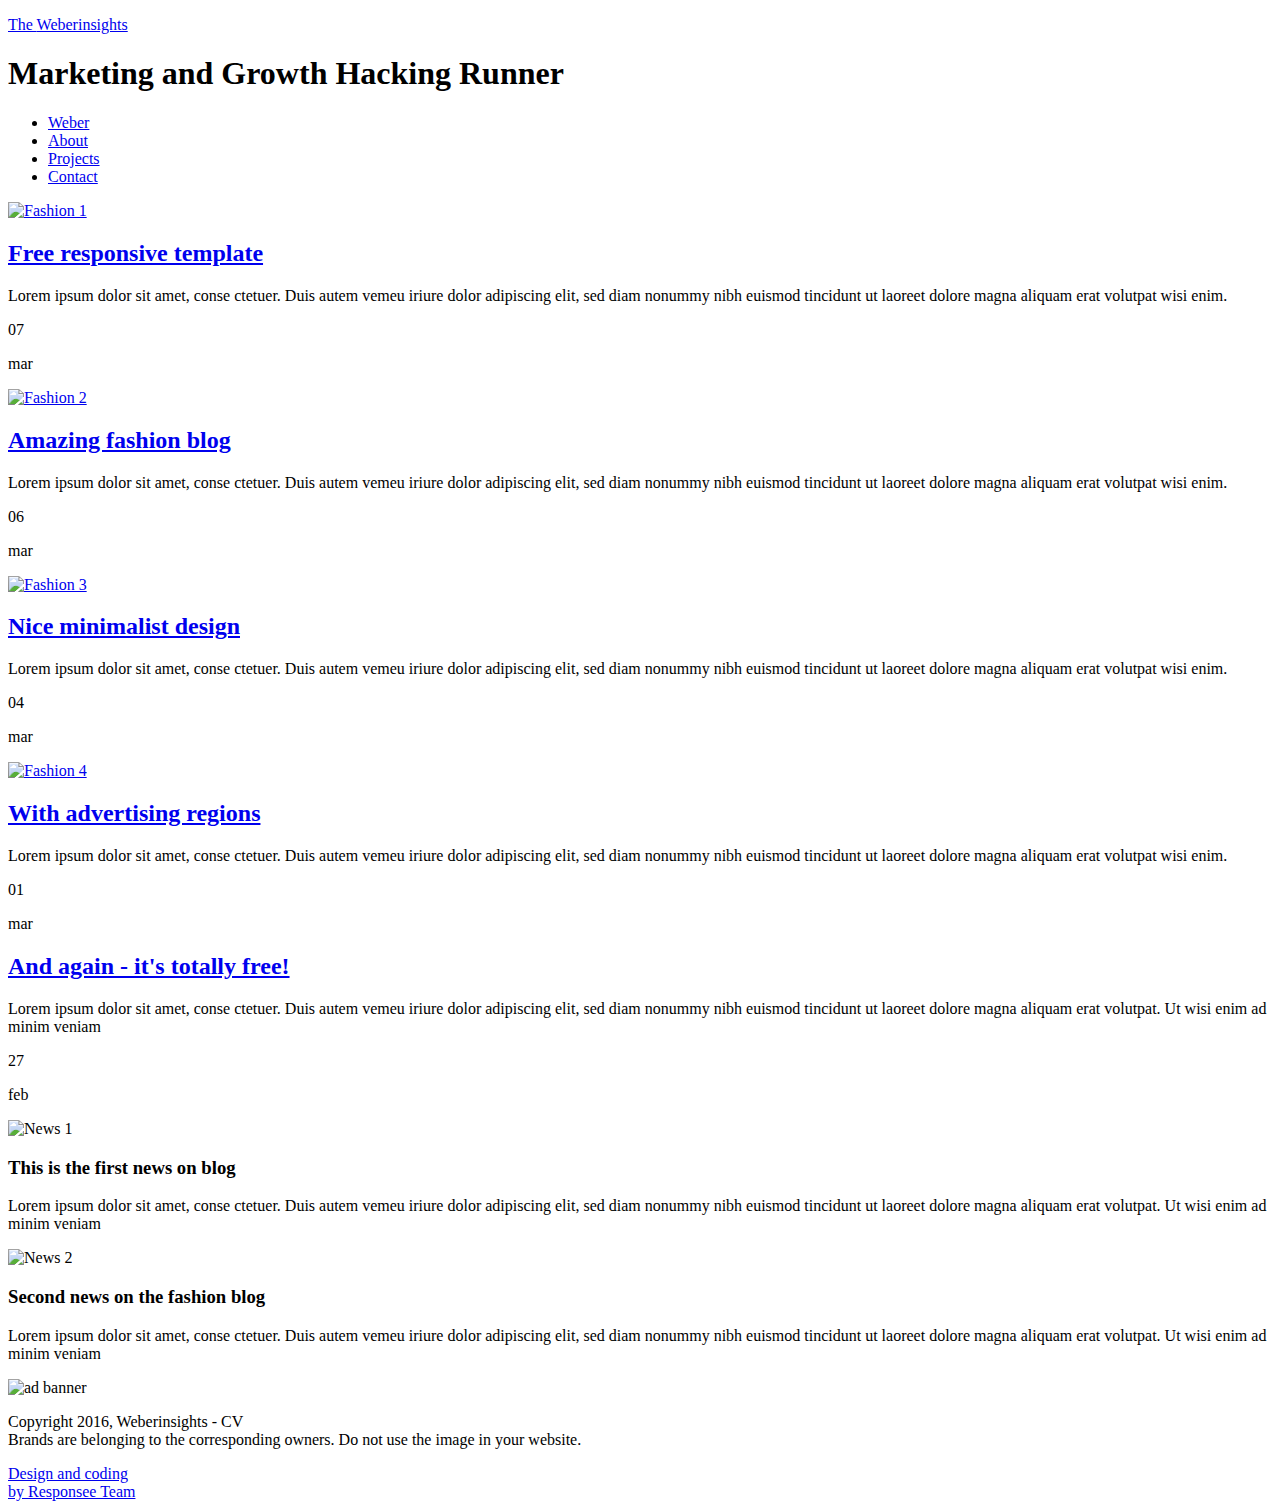
==== index.html @ cc8bc201 "tryt" ====
<!DOCTYPE html>
<html lang="en-US">
   <head>
      <meta charset="UTF-8">
      <meta name="viewport" content="width=device-width" />
      <title>Weberinsights are the passion | Unique views on the Business World
      </title>
      <meta name="description" content="Download free amazing responsive Fashion Blog template."/>
      <meta name="keywords" content="free, responsive, blog, fashion, web site, template"/>
      <link rel="stylesheet" href="css/components.css">
      <link rel="stylesheet" href="css/responsee.css">
      <!-- CUSTOM STYLE -->       
      <link href='http://fonts.googleapis.com/css?family=Roboto:400,100,300,700&subset=latin,latin-ext' rel='stylesheet' type='text/css'>
      <link rel="stylesheet" href="css/template-style.css">
      <script type="text/javascript" src="js/jquery-1.8.3.min.js"></script>
      <script type="text/javascript" src="js/jquery-ui.min.js"></script>    
      <script type="text/javascript" src="js/modernizr.js"></script>
      <script type="text/javascript" src="js/responsee.js"></script>          
      <!--[if lt IE 9]> 
      <script src="http://html5shiv.googlecode.com/svn/trunk/html5.js"></script> 
      <![endif]-->     
   </head>
   <body class="size-1140">
      <!-- TOP NAV WITH LOGO -->          
      <header class="margin-bottom">
         <div class="line">
            <nav>
               <div class="top-nav">
                  <p class="nav-text"></p>
                  <a class="logo" href="index.html">            
                  The <span>Weberinsights</span>
                  </a>            
                  <h1>Marketing and Growth Hacking Runner</h1>
                  <ul class="top-ul right">
                     <li>            
                        <a href="index.html">Weber</a>            
                     </li>
                     <li>            
                        <a href="about.html">About</a>            
                     </li>
                     <li>            
                        <a href="archive.html">Projects</a>            
                     </li>
                     <li>            
                        <a href="contact.html">Contact</a>            
                     </li>
                     <div class="social right">	           
                        <a target="_blank" href="https://www.facebook.com/myresponsee">
                        <i class="icon-facebook_circle icon2x"></i>
                        </a>          
                        <a target="_blank" href="https://twitter.com/MyResponsee">
                        <i class="icon-twitter_circle icon2x"></i>
                        </a>          
                     </div>
                  </ul>
               </div>
            </nav>
         </div>
      </header>
      <!-- MAIN SECTION -->                  
      <section id="home-section" class="line">
         <div class="margin">
            <!-- ARTICLES -->             
            <div class="s-12 l-9">
            
               <!-- ARTICLE 1 -->               
               <article class="post-1 line">
                  <!-- image -->                 
                  <div class="s-12 l-6 post-image">                   
                     <a href="post-1.html">
                     <img src="img/post1.jpg" alt="Fashion 1">
                     </a>                
                  </div>
                  <!-- text -->                 
                  <div class="s-12 l-5 post-text">
                     <a href="post-1.html">
                        <h2>Free responsive template</h2>
                     </a>
                     <p>Lorem ipsum dolor sit amet, conse ctetuer. Duis autem vemeu iriure dolor adipiscing elit, sed diam nonummy nibh euismod tincidunt ut laoreet dolore magna aliquam erat volutpat wisi enim.             
                     </p>
                  </div>
                  <!-- date -->                 
                  <div class="s-12 l-1 post-date">
                     <p class="date">07</p>
                     <p class="month">mar</p>
                  </div>
               </article>
               
               <!-- ARTICLE 2 -->            
               <article class="post-2 right-align line">
                  <!-- image -->                 
                  <div class="s-12 l-6 post-image">                   
                     <a href="post-2.html">
                     <img src="img/post2.jpg" alt="Fashion 2">
                     </a>                
                  </div>
                  <!-- text -->                 
                  <div class="s-12 l-5 post-text">
                     <a href="post-2.html">
                        <h2>Amazing fashion blog</h2>
                     </a>
                     <p>Lorem ipsum dolor sit amet, conse ctetuer. Duis autem vemeu iriure dolor adipiscing elit, sed diam nonummy nibh euismod tincidunt ut laoreet dolore magna aliquam erat volutpat wisi enim.             
                     </p>
                  </div>
                  <!-- date -->                 
                  <div class="s-12 l-1 post-date">
                     <p class="date">06</p>
                     <p class="month">mar</p>
                  </div>
               </article>
               
               <!-- ARTICLE 3 -->              
               <article class="post-3 line">
                  <!-- image -->                 
                  <div class="s-12 l-6 post-image">                   
                     <a href="post-3.html">
                     <img src="img/post3.jpg" alt="Fashion 3">
                     </a>                
                  </div>
                  <!-- text -->                 
                  <div class="s-12 l-5 post-text">
                     <a href="post-3.html">
                        <h2>Nice minimalist design</h2>
                     </a>
                     <p>Lorem ipsum dolor sit amet, conse ctetuer. Duis autem vemeu iriure dolor adipiscing elit, sed diam nonummy nibh euismod tincidunt ut laoreet dolore magna aliquam erat volutpat wisi enim.                 
                  </div>
                  <!-- date -->                 
                  <div class="s-12 l-1 post-date">
                     <p class="date">04</p>
                     <p class="month">mar</p>
                  </div>
               </article>
               
               <!-- ARTICLE 4 -->           
               <article class="post-4 right-align line">
                  <!-- image -->                 
                  <div class="s-12 l-6 post-image">                   
                     <a href="post-4.html">
                     <img src="img/post4.jpg" alt="Fashion 4">
                     </a>                
                  </div>
                  <!-- text -->                 
                  <div class="s-12 l-5 post-text">
                     <a href="post-4.html">
                        <h2>With advertising regions</h2>
                     </a>
                     <p>Lorem ipsum dolor sit amet, conse ctetuer. Duis autem vemeu iriure dolor adipiscing elit, sed diam nonummy nibh euismod tincidunt ut laoreet dolore magna aliquam erat volutpat wisi enim.                 
                  </div>
                  <!-- date -->                 
                  <div class="s-12 l-1 post-date">
                     <p class="date">01             
                     </p>
                     <p class="month">mar
                     </p>
                  </div>
               </article>
               
               <!-- ARTICLE 5 -->              
               <article class="post-5 line">
                  <!-- text -->                 
                  <div class="s-12 l-11 post-text">
                     <a href="post-5.html">
                        <h2>And again - it's totally free!</h2>
                     </a>
                     <p>Lorem ipsum dolor sit amet, conse ctetuer. Duis autem vemeu iriure dolor adipiscing elit, sed diam nonummy nibh euismod tincidunt ut laoreet dolore magna aliquam erat volutpat. Ut wisi enim ad minim veniam</p>
                  </div>
                  <!-- date -->                 
                  <div class="s-12 l-1 post-date">
                     <p class="date">27             
                     </p>
                     <p class="month">feb             
                     </p>
                  </div>
               </article>
            </div>
            <!-- SIDEBAR -->             
            <div class="s-12 l-3">
               <aside>
                  <!-- NEWS 1 -->           
                  <img src="img/news1.jpg" alt="News 1">          
                  <div class="aside-block margin-bottom">
                     <h3>This is the first news on blog</h3>
                     <p>Lorem ipsum dolor sit amet, conse ctetuer. Duis autem vemeu iriure dolor adipiscing elit, sed diam nonummy nibh euismod tincidunt ut laoreet dolore magna aliquam erat volutpat. Ut wisi enim ad minim veniam</p>
                  </div>
                  <!-- NEWS 2 -->           
                  <img src="img/news2.jpg" alt="News 2">          
                  <div class="aside-block margin-bottom">
                     <h3>Second news on the fashion blog</h3>
                     <p>Lorem ipsum dolor sit amet, conse ctetuer. Duis autem vemeu iriure dolor adipiscing elit, sed diam nonummy nibh euismod tincidunt ut laoreet dolore magna aliquam erat volutpat. Ut wisi enim ad minim veniam</p>
                  </div>
                  <!-- AD REGION -->         
                  <div class="advertising margin-bottom">
                     <img src="img/banner.jpg" alt="ad banner">         
                  </div>
               </aside>
            </div>
         </div>
      </section>
      <!-- FOOTER -->       
      <div class="line">
         <footer>
            <div class="s-12 l-8">
               <p>
                  Copyright 2016, Weberinsights - CV<br>
                  Brands are belonging to the corresponding owners. Do not use the image in your website.
               </p>
            </div>
            <div class="s-12 l-4">		                            
               <a class="right" href="http://www.myresponsee.com" title="Responsive framework">Design and coding<br>
               by Responsee Team
               </a>                       
            </div>
         </footer>
      </div>
   </body>
</html>
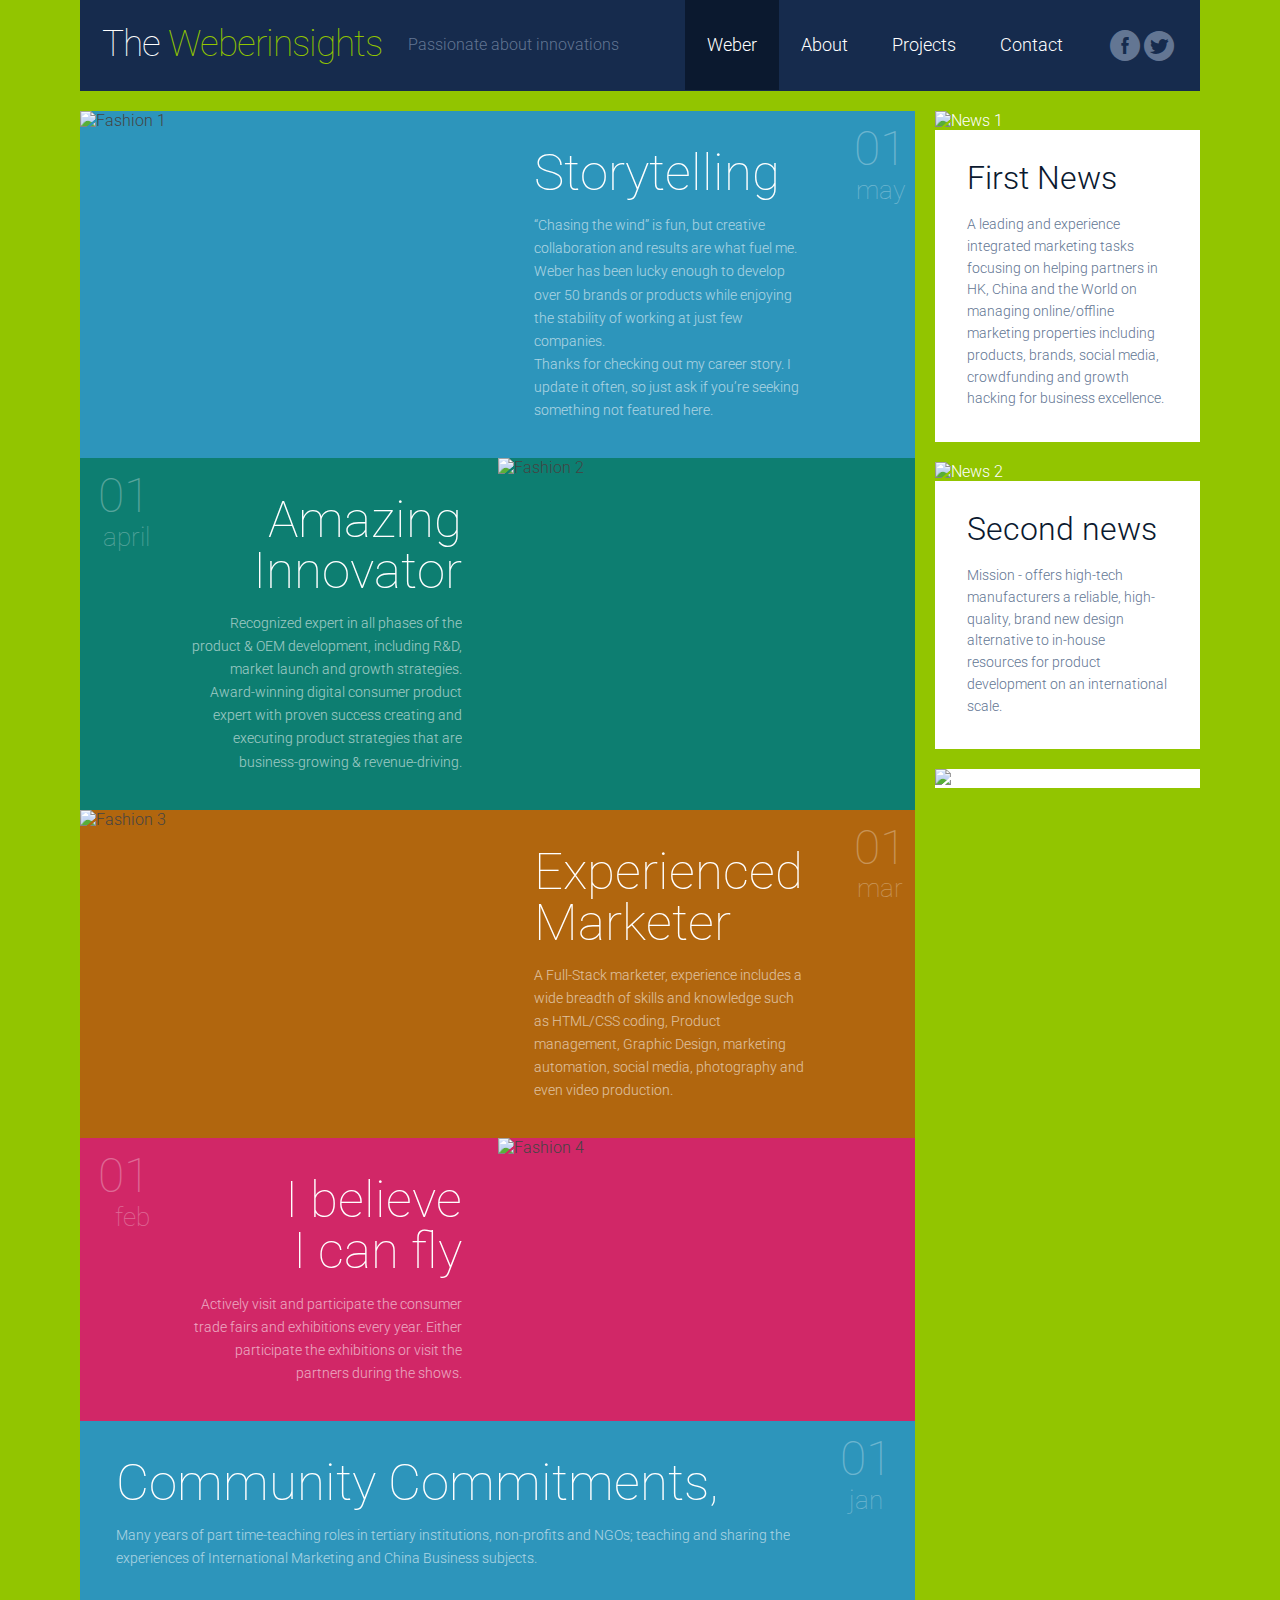
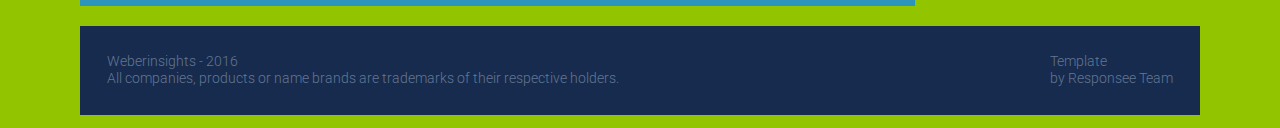
==== commit 1ce93090: "update new index file" ====
--- a/index.html
+++ b/index.html
@@ -3,10 +3,10 @@
    <head>
       <meta charset="UTF-8">
       <meta name="viewport" content="width=device-width" />
-      <title>Weberinsights are the passion | Unique views on the Business World
+      <title>Weberinsights | Unique views on the Business World
       </title>
-      <meta name="description" content="Download free amazing responsive Fashion Blog template."/>
-      <meta name="keywords" content="free, responsive, blog, fashion, web site, template"/>
+      <meta name="description" content="Weberinsights - A personal blog, project of html, css coding, github and web design."/>
+      <meta name="keywords" content="personal, responsive, blog, project, web site, learning"/>
       <link rel="stylesheet" href="css/components.css">
       <link rel="stylesheet" href="css/responsee.css">
       <!-- CUSTOM STYLE -->       
@@ -30,7 +30,7 @@
                   <a class="logo" href="index.html">            
                   The <span>Weberinsights</span>
                   </a>            
-                  <h1>Marketing and Growth Hacking Runner</h1>
+                  <h1>Passionate about innovations</h1>
                   <ul class="top-ul right">
                      <li>            
                         <a href="index.html">Weber</a>            
@@ -45,10 +45,10 @@
                         <a href="contact.html">Contact</a>            
                      </li>
                      <div class="social right">	           
-                        <a target="_blank" href="https://www.facebook.com/myresponsee">
+                        <a target="_blank" href="#">
                         <i class="icon-facebook_circle icon2x"></i>
                         </a>          
-                        <a target="_blank" href="https://twitter.com/MyResponsee">
+                        <a target="_blank" href="#">
                         <i class="icon-twitter_circle icon2x"></i>
                         </a>          
                      </div>
@@ -74,15 +74,17 @@
                   <!-- text -->                 
                   <div class="s-12 l-5 post-text">
                      <a href="post-1.html">
-                        <h2>Free responsive template</h2>
-                     </a>
-                     <p>Lorem ipsum dolor sit amet, conse ctetuer. Duis autem vemeu iriure dolor adipiscing elit, sed diam nonummy nibh euismod tincidunt ut laoreet dolore magna aliquam erat volutpat wisi enim.             
-                     </p>
-                  </div>
-                  <!-- date -->                 
-                  <div class="s-12 l-1 post-date">
-                     <p class="date">07</p>
-                     <p class="month">mar</p>
+                        <h2>Storytelling</h2>
+                     </a>
+                     <p>“Chasing the wind” is fun, but creative collaboration and results are what fuel me.<br>
+					  Weber has been lucky enough to develop over 50 brands or products while enjoying the stability of working at just few companies. <br>
+					Thanks for checking out my career story. I update it often, so just ask if you’re seeking something not featured here.
+                     </p>
+                  </div>
+                  <!-- date -->                 
+                  <div class="s-12 l-1 post-date">
+                     <p class="date">01</p>
+                     <p class="month">may</p>
                   </div>
                </article>
                
@@ -97,15 +99,18 @@
                   <!-- text -->                 
                   <div class="s-12 l-5 post-text">
                      <a href="post-2.html">
-                        <h2>Amazing fashion blog</h2>
-                     </a>
-                     <p>Lorem ipsum dolor sit amet, conse ctetuer. Duis autem vemeu iriure dolor adipiscing elit, sed diam nonummy nibh euismod tincidunt ut laoreet dolore magna aliquam erat volutpat wisi enim.             
-                     </p>
-                  </div>
-                  <!-- date -->                 
-                  <div class="s-12 l-1 post-date">
-                     <p class="date">06</p>
-                     <p class="month">mar</p>
+                        <h2>Amazing Innovator</h2>
+                     </a>
+                     <p>Recognized expert in all phases of the product & OEM development, 
+					 including R&D, market launch and growth strategies.
+					  Award-winning digital consumer product expert with proven success creating and executing product strategies that 
+					are business-growing & revenue-driving.
+                     </p>
+                  </div>
+                  <!-- date -->                 
+                  <div class="s-12 l-1 post-date">
+                     <p class="date">01</p>
+                     <p class="month">april</p>
                   </div>
                </article>
                
@@ -120,13 +125,15 @@
                   <!-- text -->                 
                   <div class="s-12 l-5 post-text">
                      <a href="post-3.html">
-                        <h2>Nice minimalist design</h2>
-                     </a>
-                     <p>Lorem ipsum dolor sit amet, conse ctetuer. Duis autem vemeu iriure dolor adipiscing elit, sed diam nonummy nibh euismod tincidunt ut laoreet dolore magna aliquam erat volutpat wisi enim.                 
-                  </div>
-                  <!-- date -->                 
-                  <div class="s-12 l-1 post-date">
-                     <p class="date">04</p>
+                        <h2>Experienced Marketer</h2>
+                     </a>
+                     <p>A Full-Stack marketer, experience includes a wide breadth of skills and knowledge such as 
+						HTML/CSS coding, Product management, Graphic Design, marketing automation, social media, 
+						photography and even video production.</p>                 
+                  </div>
+                  <!-- date -->                 
+                  <div class="s-12 l-1 post-date">
+                     <p class="date">01</p>
                      <p class="month">mar</p>
                   </div>
                </article>
@@ -142,15 +149,16 @@
                   <!-- text -->                 
                   <div class="s-12 l-5 post-text">
                      <a href="post-4.html">
-                        <h2>With advertising regions</h2>
-                     </a>
-                     <p>Lorem ipsum dolor sit amet, conse ctetuer. Duis autem vemeu iriure dolor adipiscing elit, sed diam nonummy nibh euismod tincidunt ut laoreet dolore magna aliquam erat volutpat wisi enim.                 
+                        <h2>I believe <br>I can fly</h2>
+                     </a>
+                     <p>Actively visit and participate the consumer trade fairs and exhibitions every year.
+						Either participate the exhibitions or visit the partners during the shows. </p>                
                   </div>
                   <!-- date -->                 
                   <div class="s-12 l-1 post-date">
                      <p class="date">01             
                      </p>
-                     <p class="month">mar
+                     <p class="month">feb
                      </p>
                   </div>
                </article>
@@ -159,16 +167,17 @@
                <article class="post-5 line">
                   <!-- text -->                 
                   <div class="s-12 l-11 post-text">
-                     <a href="post-5.html">
-                        <h2>And again - it's totally free!</h2>
-                     </a>
-                     <p>Lorem ipsum dolor sit amet, conse ctetuer. Duis autem vemeu iriure dolor adipiscing elit, sed diam nonummy nibh euismod tincidunt ut laoreet dolore magna aliquam erat volutpat. Ut wisi enim ad minim veniam</p>
-                  </div>
-                  <!-- date -->                 
-                  <div class="s-12 l-1 post-date">
-                     <p class="date">27             
-                     </p>
-                     <p class="month">feb             
+                     <a href="about.html">
+                        <h2>Community Commitments,</h2>
+                     </a>
+                     <p>Many years of part time-teaching roles in tertiary institutions, non-profits and NGOs; teaching and 
+					 sharing the experiences of International Marketing and China Business subjects.</p>
+                  </div>
+                  <!-- date -->                 
+                  <div class="s-12 l-1 post-date">
+                     <p class="date">01             
+                     </p>
+                     <p class="month">jan            
                      </p>
                   </div>
                </article>
@@ -179,14 +188,15 @@
                   <!-- NEWS 1 -->           
                   <img src="img/news1.jpg" alt="News 1">          
                   <div class="aside-block margin-bottom">
-                     <h3>This is the first news on blog</h3>
-                     <p>Lorem ipsum dolor sit amet, conse ctetuer. Duis autem vemeu iriure dolor adipiscing elit, sed diam nonummy nibh euismod tincidunt ut laoreet dolore magna aliquam erat volutpat. Ut wisi enim ad minim veniam</p>
+                     <h3>First News</h3>
+                     <p>A leading and experience integrated marketing tasks focusing on helping partners in HK, China and the World on managing 
+					 online/offline marketing properties including products, brands, social media, crowdfunding and growth hacking for business excellence.</p>
                   </div>
                   <!-- NEWS 2 -->           
                   <img src="img/news2.jpg" alt="News 2">          
                   <div class="aside-block margin-bottom">
-                     <h3>Second news on the fashion blog</h3>
-                     <p>Lorem ipsum dolor sit amet, conse ctetuer. Duis autem vemeu iriure dolor adipiscing elit, sed diam nonummy nibh euismod tincidunt ut laoreet dolore magna aliquam erat volutpat. Ut wisi enim ad minim veniam</p>
+                     <h3>Second news</h3>
+                     <p>Mission - offers high-tech manufacturers a reliable, high-quality, brand new design alternative to in-house resources for product development on an international scale.</p>
                   </div>
                   <!-- AD REGION -->         
                   <div class="advertising margin-bottom">
@@ -196,21 +206,22 @@
             </div>
          </div>
       </section>
-      <!-- FOOTER -->       
+       <!-- FOOTER -->       
       <div class="line">
          <footer>
             <div class="s-12 l-8">
                <p>
-                  Copyright 2016, Weberinsights - CV<br>
-                  Brands are belonging to the corresponding owners. Do not use the image in your website.
+                  Weberinsights - 2016<br>
+                  All companies, products or name brands are trademarks of their respective holders.
                </p>
             </div>
             <div class="s-12 l-4">		                            
-               <a class="right" href="http://www.myresponsee.com" title="Responsive framework">Design and coding<br>
+               <a class="right" href="http://www.myresponsee.com" title="Responsive framework">Template<br>
                by Responsee Team
                </a>                       
             </div>
          </footer>
       </div>
    </body>
+</html>
 </html>--- a/css/components.css
+++ b/css/components.css
@@ -0,0 +1,269 @@
+/* Custom forms */
+form.customform input, form.customform select, form.customform textarea, form.customform button {
+ font-size:0.9em;
+ font-family:inherit;
+ margin-bottom:1.25em;
+} 
+form.customform input, form.customform select {height: 2.7em;}
+form.customform input, form.customform textarea, form.customform select { 
+ background: none repeat scroll 0 0 #F5F5F5;
+ transition: background 0.20s linear 0s;
+ -o-transition: background 0.20s linear 0s;
+ -ms-transition: background 0.20s linear 0s;
+ -moz-transition: background 0.20s linear 0s;
+ -webkit-transition: background 0.20s linear 0s;
+}
+form.customform input:hover, form.customform textarea:hover, form.customform select:hover, form.customform input:focus, form.customform textarea:focus, form.customform select:focus {background: none repeat scroll 0 0 #fff;}
+form.customform input, form.customform textarea, form.customform select {
+ background: none repeat scroll 0 0 #F5F5F5;
+ border: 1px solid #E0E0E0;
+ padding: 0.625em;
+ width: 100%;
+}
+form.customform input[type="file"] {
+ border: 1px solid #E0E0E0;
+ height: auto;
+ max-height: 2.7em;
+ min-height: 2.7em;
+ padding: 0.4em;
+ width: 100%;
+}
+form.customform input[type="radio"], form.customform input[type="checkbox"] {
+ margin-right: 0.625em;
+ width:auto;
+ padding:0;
+ height:auto;
+}
+form.customform option {padding: 0.625em;}
+form.customform select[multiple="multiple"] {height: auto;}
+form.customform button {
+ width: 100%;
+ background: none repeat scroll 0 0 #444444;
+ border: 0 none;
+ color: #FFFFFF;
+ height: 2.7em;
+ padding: 0.625em;
+ cursor:pointer;
+ width: 100%;
+ transition: background 0.20s linear 0s;
+ -o-transition: background 0.20s linear 0s;
+ -ms-transition: background 0.20s linear 0s;
+ -moz-transition: background 0.20s linear 0s;
+ -webkit-transition: background 0.20s linear 0s;
+}	
+form.customform button:hover {background: none repeat scroll 0 0 #666666;}
+/* Icon font - MFG labs */
+@font-face {
+  font-family: 'mfg';
+    src: url('../font/mfglabsiconset-webfont.eot');
+    src: url('../font/mfglabsiconset-webfont.svg#mfg_labs_iconsetregular') format('svg'),
+   		   url('../font/mfglabsiconset-webfont.eot?#iefix') format('embedded-opentype'),
+         url('../font/mfglabsiconset-webfont.woff') format('woff'),
+         url('../font/mfglabsiconset-webfont.ttf') format('truetype');
+    font-weight: normal;
+    font-style: normal;
+}
+i, .icon {
+  font-family: 'mfg';
+  font-size: 1em;
+  font-style: normal;
+  font-weight: normal;
+  color:#e3e3e3;
+}
+.icon2x {font-size: 2em;}
+.icon3x {font-size: 3em;}
+.gradient {
+  color: #999999;
+  text-shadow: 1px 1px 1px rgba(27, 27, 27, 0.19);
+  transition: all 0.1s ease-in-out 0s;
+}
+.gradient:hover, .gradient .current {
+  color: #EEEEEE;
+  text-shadow: 0 0 3px rgba(255, 255, 255, 0.25);
+}
+.icon-cloud:before { content: "\2601"; }
+.icon-at:before { content: "\0040"; }
+.icon-plus:before { content: "\002B"; }
+.icon-minus:before { content: "\2212"; }
+.icon-arrow_up:before { content: "\2191"; }
+.icon-arrow_down:before { content: "\2193"; }
+.icon-arrow_right:before { content: "\2192"; }
+.icon-arrow_left:before { content: "\2190"; }
+.icon-chevron_down:before { content: "\f004"; }
+.icon-chevron_up:before { content: "\f005"; }
+.icon-chevron_right:before { content: "\f006"; }
+.icon-chevron_left:before { content: "\f007"; }
+.icon-reorder:before { content: "\f008"; }
+.icon-list:before { content: "\f009"; }
+.icon-reorder_square:before { content: "\f00a"; }
+.icon-reorder_square_line:before { content: "\f00b"; }
+.icon-coverflow:before { content: "\f00c"; }
+.icon-coverflow_line:before { content: "\f00d"; }
+.icon-pause:before { content: "\f00e"; }
+.icon-play:before { content: "\f00f"; }
+.icon-step_forward:before { content: "\f010"; }
+.icon-step_backward:before { content: "\f011"; }
+.icon-fast_forward:before { content: "\f012"; }
+.icon-fast_backward:before { content: "\f013"; }
+.icon-cloud_upload:before { content: "\f014"; }
+.icon-cloud_download:before { content: "\f015"; }
+.icon-data_science:before { content: "\f016"; }
+.icon-data_science_black:before { content: "\f017"; }
+.icon-globe:before { content: "\f018"; }
+.icon-globe_black:before { content: "\f019"; }
+.icon-math_ico:before { content: "\f01a"; }
+.icon-math:before { content: "\f01b"; }
+.icon-math_black:before { content: "\f01c"; }
+.icon-paperplane_ico:before { content: "\f01d"; }
+.icon-paperplane:before { content: "\f01e"; }
+.icon-paperplane_black:before { content: "\f01f"; }
+.icon-color_balance:before { content: "\f020"; }
+.icon-star:before { content: "\2605"; }
+.icon-star_half:before { content: "\f022"; }
+.icon-star_empty:before { content: "\2606"; }
+.icon-star_half_empty:before { content: "\f024"; }
+.icon-reload:before { content: "\f025"; }
+.icon-heart:before { content: "\2665"; }
+.icon-heart_broken:before { content: "\f028"; }
+.icon-hashtag:before { content: "\f029"; }
+.icon-reply:before { content: "\f02a"; }
+.icon-retweet:before { content: "\f02b"; }
+.icon-signin:before { content: "\f02c"; }
+.icon-signout:before { content: "\f02d"; }
+.icon-download:before { content: "\f02e"; }
+.icon-upload:before { content: "\f02f"; }
+.icon-placepin:before { content: "\f031"; }
+.icon-display_screen:before { content: "\f032"; }
+.icon-tablet:before { content: "\f033"; }
+.icon-smartphone:before { content: "\f034"; }
+.icon-connected_object:before { content: "\f035"; }
+.icon-lock:before { content: "\F512"; }
+.icon-unlock:before { content: "\F513"; }
+.icon-camera:before { content: "\F4F7"; }
+.icon-isight:before { content: "\f039"; }
+.icon-video_camera:before { content: "\f03a"; }
+.icon-random:before { content: "\f03b"; }
+.icon-message:before { content: "\F4AC"; }
+.icon-discussion:before { content: "\f03d"; }
+.icon-calendar:before { content: "\F4C5"; }
+.icon-ringbell:before { content: "\f03f"; }
+.icon-movie:before { content: "\f040"; }
+.icon-mail:before { content: "\2709"; }
+.icon-pen:before { content: "\270F"; }
+.icon-settings:before { content: "\9881"; }
+.icon-measure:before { content: "\f044"; }
+.icon-vector:before { content: "\f045"; }
+.icon-vector_pen:before { content: "\2712"; }
+.icon-mute_on:before { content: "\f047"; }
+.icon-mute_off:before { content: "\f048"; }
+.icon-home:before { content: "\2302"; }
+.icon-sheet:before { content: "\f04a"; }
+.icon-arrow_big_right:before { content: "\21C9"; }
+.icon-arrow_big_left:before { content: "\21C7"; }
+.icon-arrow_big_down:before { content: "\21CA"; }
+.icon-arrow_big_up:before { content: "\21C8"; }
+.icon-dribbble_circle:before { content: "\f04f"; }
+.icon-dribbble:before { content: "\f050"; }
+.icon-facebook_circle:before { content: "\f051"; }
+.icon-facebook:before { content: "\f052"; }
+.icon-git_circle_alt:before { content: "\f053"; }
+.icon-git_circle:before { content: "\f054"; }
+.icon-git:before { content: "\f055"; }
+.icon-octopus:before { content: "\f056"; }
+.icon-twitter_circle:before { content: "\f057"; }
+.icon-twitter:before { content: "\f058"; }
+.icon-google_plus_circle:before { content: "\f059"; }
+.icon-google_plus:before { content: "\f05a"; }
+.icon-linked_in_circle:before { content: "\f05b"; }
+.icon-linked_in:before { content: "\f05c"; }
+.icon-instagram:before { content: "\f05d"; }
+.icon-instagram_circle:before { content: "\f05e"; }
+.icon-mfg_icon:before { content: "\f05f"; }
+.icon-xing:before { content: "\F532"; }
+.icon-xing_circle:before { content: "\F533"; }
+.icon-mfg_icon_circle:before { content: "\f060"; }
+.icon-user:before { content: "\f061"; }
+.icon-user_male:before { content: "\f062"; }
+.icon-user_female:before { content: "\f063"; }
+.icon-users:before { content: "\f064"; }
+.icon-file_open:before { content: "\F4C2"; }
+.icon-file_close:before { content: "\f067"; }
+.icon-file_alt:before { content: "\f068"; }
+.icon-file_close_alt:before { content: "\f069"; }
+.icon-attachment:before { content: "\f06a"; }
+.icon-check:before { content: "\2713"; }
+.icon-cross_mark:before { content: "\274C"; }
+.icon-cancel_circle:before { content: "\F06E"; }
+.icon-check_circle:before { content: "\f06d"; }
+.icon-magnifying:before { content: "\F50D"; }
+.icon-inbox:before { content: "\f070"; }
+.icon-clock:before { content: "\23F2"; }
+.icon-stopwatch:before { content: "\23F1"; }
+.icon-hourglass:before { content: "\231B"; }
+.icon-trophy:before { content: "\f074"; }
+.icon-unlock_alt:before { content: "\F075"; }
+.icon-lock_alt:before { content: "\F510"; }
+.icon-arrow_doubled_right:before { content: "\21D2"; }
+.icon-arrow_doubled_left:before { content: "\21D0"; }
+.icon-arrow_doubled_down:before { content: "\21D3"; }
+.icon-arrow_doubled_up:before { content: "\21D1"; }
+.icon-link:before { content: "\f07B"; }
+.icon-warning:before { content: "\2757"; }
+.icon-warning_alt:before { content: "\2755"; }
+.icon-magnifying_plus:before { content: "\f07E"; }
+.icon-magnifying_minus:before { content: "\f07F"; }
+.icon-white_question:before { content: "\2754"; }
+.icon-black_question:before { content: "\2753"; }
+.icon-stop:before { content: "\f080"; }
+.icon-share:before { content: "\f081"; }
+.icon-eye:before { content: "\f082"; }
+.icon-trash_can:before { content: "\f083"; }
+.icon-hard_drive:before { content: "\f084"; }
+.icon-information_black:before { content: "\f085"; }
+.icon-information_white:before { content: "\f086"; }
+.icon-printer:before { content: "\f087"; }
+.icon-letter:before { content: "\f088"; }
+.icon-soundcloud:before { content: "\f089"; }
+.icon-soundcloud_circle:before { content: "\f08A"; }
+.icon-anchor:before { content: "\2693"; }
+.icon-female_sign:before { content: "\2640"; }
+.icon-male_sign:before { content: "\2642"; }
+.icon-joystick:before { content: "\F514"; }
+.icon-high_voltage:before { content: "\26A1"; }
+.icon-fire:before { content: "\F525"; }
+.icon-newspaper:before { content: "\F4F0"; }
+.icon-chart:before { content: "\F526"; }
+.icon-spread:before { content: "\F527"; }
+.icon-spinner_1:before { content: "\F528"; }
+.icon-spinner_2:before { content: "\F529"; }
+.icon-chart_alt:before { content: "\F530"; }
+.icon-label:before { content: "\F531"; }
+.icon-brush:before { content: "\E000"; }
+.icon-refresh:before { content: "\E001"; }
+.icon-node:before { content: "\E002"; }
+.icon-node_2:before { content: "\E003"; }
+.icon-node_3:before { content: "\E004"; }
+.icon-link_2_nodes:before { content: "\E005"; }
+.icon-link_3_nodes:before { content: "\E006"; }
+.icon-link_loop_nodes:before { content: "\E007"; }
+.icon-node_size:before { content: "\E008"; }
+.icon-node_color:before { content: "\E009"; }
+.icon-layout_directed:before { content: "\E010"; }
+.icon-layout_radial:before { content: "\E011"; }
+.icon-layout_hierarchical:before { content: "\E012"; }
+.icon-node_link_direction:before { content: "\E013"; }
+.icon-node_link_short_path:before { content: "\E014"; }
+.icon-node_cluster:before { content: "\E015"; }
+.icon-display_graph:before { content: "\E016"; }
+.icon-node_link_weight:before { content: "\E017"; }
+.icon-more_node_links:before { content: "\E018"; }
+.icon-node_shape:before { content: "\E00A"; }
+.icon-node_icon:before { content: "\E00B"; }
+.icon-node_text:before { content: "\E00C"; }
+.icon-node_link_text:before { content: "\E00D"; }
+.icon-node_link_color:before { content: "\E00E"; }
+.icon-node_link_shape:before { content: "\E00F"; }
+.icon-credit_card:before { content: "\F4B3"; }
+.icon-disconnect:before { content: "\F534"; }
+.icon-graph:before { content: "\F535"; }
+.icon-new_user:before { content: "\F536"; }--- a/css/responsee.css
+++ b/css/responsee.css
@@ -0,0 +1,423 @@
+/*
+ * Responsee CSS - v2.2 - 2015-03-08
+ * http://www.myresponsee.com
+ * Copyright 2015, Vision Design - graphic zoo
+ * Free to use under the MIT license.
+*/
+
+* {  
+  -webkit-box-sizing:border-box;
+	-moz-box-sizing:border-box;
+	box-sizing:border-box;
+	margin:0;	
+  }
+body {
+	background:none repeat scroll 0 0 #d3d3d3;
+	font-size:100%;
+	margin:0;
+  font-family:"Open Sans",Arial,sans-serif;
+  color:#444;
+  }
+h1, h2, h3, h4, h5, h6 {
+  color:#444;
+  font-weight: normal;
+  margin:0.2em 0 0.2em 0;    
+}
+h1 {font-size:2.4em;}
+h2 {font-size:2em;}  
+h3 {font-size:1.6em;}  
+h4 {font-size:1.2em;}  
+h5 {font-size:1em;}  
+h6 {font-size:0.9em;}    
+a, a:link, a:visited, a:hover, a:active {
+	text-decoration:none;
+  color:#444;
+	}
+img {
+  border:0;
+	height:auto;
+	width:100%;
+	}
+table {
+	background:none repeat scroll 0 0 #fff;
+	border:1px solid #D0D0D0;
+	border-collapse:collapse;
+	border-spacing:0;
+	text-align:left;
+	width:100%;
+	}
+table tr td, table tr th {padding:0.625em;}
+table tfoot, table thead {background:none repeat scroll 0 0 #e0e0e0;}
+table tr:nth-of-type(2n) {background:none repeat scroll 0 0 #e0e0e0;}
+th {border-right:1px solid #fff;}
+td {border-right:1px solid #e0e0e0;}
+.size-960 .line {
+  margin:0 auto;
+  max-width:60em;
+  padding:0 0.625em;
+}
+.size-1140 .line {
+  margin:0 auto;
+  max-width:71.25em;
+  padding:0 0.625em;
+}
+.size-960.align-content-left .line,.size-1140.align-content-left .line {margin-left:0;}
+form {line-height:1.4em;}
+nav {
+  display:block;
+  width:100%;
+  background:#262626;
+}
+.line:after,nav:after,.center:after,.box:after {
+  clear:both;
+  content:".";
+  display:block;
+  height:0;
+  line-height:0;
+  visibility:hidden;
+}
+.top-nav ul {padding:0;}
+.top-nav ul ul {
+  position:absolute;
+  background:#262626;
+}
+.top-nav li {
+  float:left;
+  list-style:none outside none;
+  cursor:pointer;
+}
+.top-nav li a {
+  padding:1.25em;
+  display:block;
+  color:#fff; 
+}
+.top-nav li ul li a {
+  background:none repeat scroll 0 0 #222;
+  min-width:100%;
+  padding:0.625em;
+}
+.top-nav li a:hover, .aside-nav li a:hover {background:#999;}
+.top-nav li ul {display:none;}
+.top-nav li ul li {
+  float:none;
+  list-style:none outside none;
+  min-width:100%;
+  padding:0;
+}
+.top-nav li ul li ul li {
+  float:none;
+  list-style:none outside none;
+  min-width:100%;
+  padding:0;
+}
+.count-number {
+  background:none repeat scroll 0 0 #777;
+  -webkit-border-radius:10em;
+  -moz-border-radius:10em;
+  border-radius:10em;
+  display:inline-block;
+  font-size:0.7em;
+  line-height:1.8em;
+  margin-left:0.3125em;
+  text-align:center;
+  width:1.8em;  
+  color:#fff; 
+  margin-bottom:-0.3125em; 
+}
+ul.chevron .count-number {display:none;}
+ul.chevron .submenu > a:after, ul.chevron .sub-submenu > a:after,ul.chevron .aside-submenu > a:after, ul.chevron .aside-sub-submenu > a:after {
+  content:"\f004";
+  display:inline-block;
+  font-family:mfg;
+  font-size:0.7em;
+  margin:0 0.625em;
+}
+.top-nav .active-item a {background:none repeat scroll 0 0 #999;}
+.aside-nav > ul > li.active-item > a:link, .aside-nav > ul > li.active-item > a:visited {
+  background:none repeat scroll 0 0 #999;
+  color:#fff;
+} 
+@media screen and (min-width:801px) {
+  .aside-nav .count-number {
+	 margin-left:-1.25em;	
+	 float:right;	
+  }
+  .top-nav li:hover > ul {
+	 display:block;
+	 z-index:10;
+  }  
+.top-nav li:hover > ul ul {
+    left:100%;
+    margin:-2.5em 0;
+    width:100%;
+  } 
+}
+.nav-text {display:none;}
+.aside-nav li li a, .aside-nav li li.active-item a, .aside-nav li li.aside-sub-submenu li a, 
+.aside-nav > ul > li > a, .aside-nav > ul > li.active-item > a:link, .aside-nav > ul > li.active-item > a:visited, .aside-nav li > ul,
+.top-nav .active-item a, .top-nav li a, .aside-nav li a, .top-nav li ul li a, .top-nav li a,.top-nav li a, .top-nav li ul li a, .top-nav li ul li ul li a {
+  transition:background 0.20s linear 0s;
+  -o-transition:background 0.20s linear 0s;
+  -ms-transition:background 0.20s linear 0s;
+  -moz-transition:background 0.20s linear 0s;
+  -webkit-transition:background 0.20s linear 0s;
+}
+.aside-nav ul {
+  background:#e8e8e8; 
+  padding:0;
+}
+.aside-nav li {
+  list-style:none outside none;
+  cursor:pointer;
+}
+.aside-nav li a {
+  display:block;
+  padding:1.25em;
+  border-bottom:1px solid #d2d2d2; 
+}
+.aside-nav > ul > li:last-child a {border-bottom:0 none;}
+.aside-nav li > ul {
+  height:0;
+  display:block;
+  position:relative;
+  background:#f4f4f4;
+  border-left:solid 1px #f2f2f2;
+  border-right:solid 1px #f2f2f2;
+  overflow:hidden;
+}
+.aside-nav li ul ul {
+  border:0;
+  background:#fff;
+}
+.aside-nav ul ul a {padding:0.625em 1.25em;}
+.aside-nav li a:link, .aside-nav li a:visited {color:#333;}
+.aside-nav li li a:hover, .aside-nav li li.active-item > a, .aside-nav li li.aside-sub-submenu li a:hover {
+  color:#999;
+  background:none;
+}
+.aside-nav > ul > li > a:hover {color:#fff;}
+.aside-nav li li a:hover:before, .aside-nav li li.active-item a:before {
+  content:"\f006";
+  display:inline-block;
+  font-family:"mfg";
+  font-size:0.6em;
+  margin:0 0.625em 0 -1.25em;
+  width:0.625em;
+}
+.aside-nav li li a:link, .aside-nav li li a:visited {background:none;}
+.aside-nav .show-aside-ul, .aside-nav .active-aside-item  {
+  display:block;  
+  height:auto;
+}
+.padding {
+  display:list-item;
+  list-style:none outside none;
+  padding:10px;
+}
+.margin {margin:0 -0.625em;}
+.line {clear:left;}
+.line .line {padding:0;}
+.hide-l {display:none;}
+.box {
+  background:none repeat scroll 0 0 #fff;
+  display:block;
+  padding:1.25em;
+  width:100%;
+}
+.margin-bottom {margin-bottom:1.25em;}
+.s-1, .s-2,.s-five,.s-3, .s-4, .s-5, .s-6, .s-7, .s-8, .s-9, .s-10, .s-11, .s-12, .l-1, .l-2, .l-five, .l-3, .l-4, .l-5, .l-6, .l-7, .l-8, .l-9, .l-10, .l-11, .l-12 {
+  float:left;
+  position:relative;
+} 
+.s-1 {width:8.3333%;}
+.s-2 {width:16.6666%;}
+.s-five {width:16.6666%;}
+.s-3 {width:25%;}
+.s-4 {width:33.3333%;}
+.s-5 {width:41.6666%;}
+.s-6 {width:50%;}
+.s-7 {width:58.3333%;}
+.s-8 {width:66.6666%;}
+.s-9 {width:75%;}
+.s-10 {width:83.3333%;}
+.s-11 {width:90%;}
+.s-12 {width:100%;}
+.margin > .s-1,.margin > .s-2,.margin > .s-five,.margin > .s-3,.margin > .s-4,.margin > .s-5,.margin > .s-6,.margin > .s-7,.margin > .s-8,.margin > .s-9,.margin > .s-10,.margin > .s-11,.margin > .s-12,
+.margin > .l-1,.margin > .l-2,.margin > .l-five,.margin > .l-3,.margin > .l-4,.margin > .l-5,.margin > .l-6,.margin > .l-7,.margin > .l-8,.margin > .l-9,.margin > .l-10,.margin > .l-11,.margin > .l-12 {padding:0 0.625em;}
+.margin > .s-1 {width:8.3333%;}
+.margin > .s-2 {width:16.6666%;}
+.margin > .s-five {width:20%;}
+.margin > .s-3 {width:25%;}
+.margin > .s-4 {width:33.3333%;}
+.margin > .s-5 {width:41.6666%;}
+.margin > .s-6 {width:50%;}
+.margin > .s-7 {width:58.3333%;}
+.margin > .s-8 {width:66.6666%;}
+.margin > .s-9 {width:75%;}
+.margin > .s-10 {width:83.3333%;}
+.margin > .s-11 {width:90%;}
+.margin > .s-12 {width:100%;}
+.l-1 {width:8.3333%;}
+.l-2 {width:16.6666%;}
+.l-five {width:20%;}
+.l-3 {width:25%;}
+.l-4 {width:33.3333%;}
+.l-5 {width:41.6666%;}
+.l-6 {width:50%;}
+.l-7 {width:58.3333%;}
+.l-8 {width:66.6666%;}
+.l-9 {width:75%;}
+.l-10 {width:83.3333%;}
+.l-11 {width:90%;}
+.l-12 {clear:left;width:100%;}
+.margin > .l-1 {width:8.3333%;}
+.margin > .l-2 {width:16.6666%;}
+.margin > .l-five {width:20%;}
+.margin > .l-3 {width:25%;}
+.margin > .l-4 {width:33.3333%;}
+.margin > .l-5 {width:41.6666%;}
+.margin > .l-6 {width:50%;}
+.margin > .l-7 {width:58.3333%;}
+.margin > .l-8 {width:66.6666%;}
+.margin > .l-9 {width:75%;}
+.margin > .l-10 {width:83.3333%;}
+.margin > .l-11 {width:90%;}
+.margin > .l-12 {width:100%;}
+.right {float:right;} 
+@media screen and (max-width:800px) {
+.size-960 {max-width:800px;}
+.size-1140 {max-width:800px;}
+.hide-l {display:block;}
+.hide-s {display:none;}
+nav {
+  display:block;
+  cursor:pointer;
+  line-height:3em;
+}
+.top-nav li a {background:none repeat scroll 0 0 #4a4a4a;}
+.top-nav > ul {
+  height:0;
+  max-width:100%;
+  overflow:hidden;
+  position:relative;
+  z-index:999;
+}
+.top-nav > ul.show-menu {height:auto;}
+.top-nav ul ul {
+  left:0;
+  margin-top:0;
+  position:relative;
+  right:0;
+} 
+.top-nav li ul li a {min-width:100%;}
+.top-nav li {
+  float:none;
+  list-style:none outside none;
+  padding:0;
+}
+.top-nav li a {
+  border-top:1px solid #333;
+  color:#fff;
+  display:block;
+  padding:0.625em;
+  text-decoration:none;
+}
+.top-nav li ul li a {border-top:1px solid #878787;}
+.top-nav li ul li ul li a {border-top:1px solid #989898;}
+.top-nav li a:hover {
+  background:none repeat scroll 0 0 #8b8b8b;
+  color:#fff;
+}
+.top-nav li ul,.top-nav li ul li ul {
+  display:block;  
+  overflow:hidden; 
+  height:0;   
+} 
+.top-nav > ul ul.show-ul {
+  display:block;
+  height:auto;  
+}
+.top-nav li ul li a {
+  background:none repeat scroll 0 0 #9d9d9d;
+  padding:0.625em;
+}
+.top-nav li ul li ul li a {
+  background:none repeat scroll 0 0 #d7d7d7;
+  color:#222;
+}
+.nav-text {
+  color:#fff;
+  display:block;
+  font-size:1.2em;
+  line-height:3em;
+  margin-right:0.625em;
+  max-width:100%;
+  text-align:right;
+  vertical-align:middle;
+}
+.nav-text:after {
+  content:"\f008";
+  font-family:"mfg";
+  font-size:1.1em;
+  margin-left:0.5em;
+  text-align:right;
+}
+.count-number {margin-right:-1.25em;} 
+.l-1 {width:8.3333%;}
+.l-2 {width:16.6666%;}
+.l-five {width:20%;}
+.l-3 {width:25%;}
+.l-4 {width:33.3333%;}
+.l-5 {width:41.6666%;}
+.l-6 {width:50%;}
+.l-7 {width:58.3333%;}
+.l-8 {width:66.6666%;}
+.l-9 {width:75%;}
+.l-10 {width:83.3333%;}
+.l-11 {width:90%;}
+.l-12 {width:100%;}
+.margin > .l-1 {width:8.3333%;}
+.margin > .l-2 {width:16.6666%;}
+.margin > .l-five {width:20%;}
+.margin > .l-3 {width:25%;}
+.margin > .l-4 {width:33.3333%;}
+.margin > .l-5 {width:41.6666%;}
+.margin > .l-6 {width:50%;}
+.margin > .l-7 {width:58.3333%;}
+.margin > .l-8 {width:66.6666%;}
+.margin > .l-9 {width:75%;}
+.margin > .l-10 {width:83.3333%;}
+.margin > .l-11 {width:90%;}
+.margin > .l-12 {width:100%;}
+.s-1 {width:8.3333%;}
+.s-2 {width:16.6666%;}
+.s-five {width:20%;}
+.s-3 {width:25%;}
+.s-4 {width:33.3333%;}
+.s-5 {width:41.6666%;}
+.s-6 {width:50%;}
+.s-7 {width:58.3333%;}
+.s-8 {width:66.6666%;}
+.s-9 {width:75%;}
+.s-10 {width:83.3333%;}
+.s-11 {width:90%;}
+.s-12 {width:100%;float:none;}
+.margin > .s-1 {width:8.3333%;}
+.margin > .s-2 {width:16.6666%;}
+.margin > .s-five {width:20%;}
+.margin > .s-3 {width:25%;}
+.margin > .s-4 {width:33.3333%;}
+.margin > .s-5 {width:41.6666%;}
+.margin > .s-6 {width:50%;}
+.margin > .s-7 {width:58.3333%;}
+.margin > .s-8 {width:66.6666%;}
+.margin > .s-9 {width:75%;}
+.margin > .s-10 {width:83.3333%;}
+.margin > .s-11 {width:90%;}
+.margin > .s-12 {width:100%;}
+}
+.center {
+  float:none;
+  margin:0 auto;
+  display:block;
+}--- a/css/template-style.css
+++ b/css/template-style.css
@@ -0,0 +1,330 @@
+body {
+	background: none repeat scroll 0 0 #92c500;
+	color: #fff;
+	font-family: roboto;
+	font-weight: 300;
+}
+nav {
+	background: none repeat scroll 0 0 #162b4d;
+	position: relative;
+}
+a.logo {
+	color: #fff;
+	display: inline-block;
+	font-size: 2.3em;
+	font-weight: 100;
+	letter-spacing: -1px;
+	padding: 0.6em;
+}
+a.logo span {
+	color: #92c500;
+}
+header h1 {
+	color: #637693;
+	display: inline;
+	font-size: 1em;
+	font-weight: 300;
+	margin: 0;
+	position: relative;
+	top: -0.35em;
+}
+.top-nav li a {
+	font-size: 1.1em;
+	padding: 2em 1.25em;
+}
+.top-nav li a:hover {
+	background: none repeat scroll 0 0 #283D5F;
+}
+.top-nav .active-item a, .top-nav .active-item a:hover {
+	background: none repeat scroll 0 0 #0b192f;
+}
+.social {
+	padding: 1.6em;
+}
+.social i {
+	color: #637693;
+	transition: color 0.20s linear 0s;
+	-o-transition: color 0.20s linear 0s;
+	-ms-transition: color 0.20s linear 0s;
+	-moz-transition: color 0.20s linear 0s;
+	-webkit-transition: color 0.20s linear 0s;
+}
+.social i:hover {
+	color: #fff;
+}
+section p {
+	line-height: 1.6em;
+}
+.post-image img {
+	display: block;
+	margin: 0;
+	opacity: 1;
+	transition: opacity 0.20s linear 0s;
+	-o-transition: opacity 0.20s linear 0s;
+	-ms-transition: opacity 0.20s linear 0s;
+	-moz-transition: opacity 0.20s linear 0s;
+	-webkit-transition: opacity 0.20s linear 0s;
+}
+#home-section .post-image img:hover, #article-section.archive .post-image img:hover {
+	opacity: 0.5;
+}
+#home-section .post-text {
+	color: #fff;
+	padding: 2.25em;
+}
+#home-section .post-text h2 {
+	color: #fff;
+	font-size: 3.2em;
+	font-weight: 100;
+	line-height: 1em;
+	margin: 0 0 0.3125em 0;
+  opacity:1;
+	padding: 0;
+  transition: opacity 0.20s linear 0s;
+	-o-transition: opacity 0.20s linear 0s;
+	-ms-transition: opacity 0.20s linear 0s;
+	-moz-transition: opacity 0.20s linear 0s;
+	-webkit-transition: opacity 0.20s linear 0s;
+}
+#home-section .post-text h2:hover {
+	opacity:0.6;
+}
+#home-section .post-text p {
+	font-size: 0.9em;
+	opacity: 0.6;
+}
+.post-date .date {
+	font-size: 3em;
+}
+.post-date .month {
+	font-size: 1.6em;
+	margin-bottom: 1em;
+	margin-top: -0.7em;
+}
+.post-date {
+	font-weight: 100;
+	opacity: 0.3;
+	text-align: center;
+}
+.right-align .post-image {
+	float: right;
+}
+.right-align .post-text {
+	float: right;
+	text-align: right;
+}
+.right-align .post-date {
+	float: right;
+	text-align: right;
+}
+.post-1 {
+	background: none repeat scroll 0 0 #2d95bb;
+}
+.post-2 {
+	background: none repeat scroll 0 0 #0D7E71;
+}
+.post-3 {
+	background: none repeat scroll 0 0 #b1660e;
+}
+.post-4 {
+	background: none repeat scroll 0 0 #d12767;
+}
+.post-5 {
+	background: none repeat scroll 0 0 #2d95bb;
+}
+.aside-block {
+	background: none repeat scroll 0 0 #fff;
+	margin-bottom: 1.25em;
+	padding: 2em;
+}
+aside img {
+	display: block;
+	margin: 0;
+}
+aside h3 {
+	color: #0b192f;
+	font-size: 2em;
+	font-weight: 300;
+	line-height: 1em;
+	margin: 0 0 0.625em;
+}
+aside p {
+	color: #637693;
+	font-size: 0.85em;
+}
+.advertising {
+	background: none repeat scroll 0 0 #fff;
+}
+footer {
+	background: none repeat scroll 0 0 #162b4d;
+	display: inline-block;
+	margin-bottom: 0;
+	margin-top: 1.25em;
+	padding: 1.7em;
+	position: relative;
+	width: 100%;
+}
+footer p, footer a, footer a:link, footer a:active, footer a:visited {
+	color: #637693;
+	font-size: 0.9em;
+}
+#article-section article {
+	background: none repeat scroll 0 0 #fff;
+}
+#article-section p {
+	color: #637693;
+}
+#article-section h1, #article-section h2, #article-section h3, #article-section h4, #article-section h5, #article-section h6 {
+	color: #0b192f;
+	font-weight: 100;
+}
+#article-section h1 {
+	font-size: 3em;
+	font-weight: 100;
+	margin-top: 0;
+}
+#article-section h3, #article-section h4, #article-section h5, #article-section h6 {
+	font-weight: 300;
+}
+#article-section .post-text {
+	padding: 2em 3em 3em;
+}
+#article-section .post-date p {
+	color: #fff;
+}
+#article-section blockquote {
+	border-left: 2px solid #637693;
+	color: #637693;
+	font-family: georgia;
+	font-size: 1.1em;
+	font-style: italic;
+	font-weight: normal;
+	line-height: 1.4em;
+	margin-left: 0.625em;
+	padding-left: 0.625em;
+}
+#article-section .post-text img {
+	margin: 1.25em 0;
+	max-width: 100%;
+	width: auto;
+}
+p.author {
+	background: none repeat scroll 0 0 #f0f0f0;
+	font-family: georgia;
+	font-size: 0.8em;
+	font-style: italic;
+	margin-top: 1.25em;
+	padding: 0.3125em 0.625em;
+}
+a.continue-reading, form.customform button {
+	background: none repeat scroll 0 0 rgba(0, 0, 0, 0);
+	border: 1px solid #0b192f;
+	color: #0b192f;
+	display: inline-block;
+	font-size: 0.9em;
+	font-weight: 400;
+	height: auto;
+	margin-top: 1.25em;
+	padding: 0.625em 1.25em;
+	transition: background 0.20s linear 0s;
+	-o-transition: background 0.20s linear 0s;
+	-ms-transition: background 0.20s linear 0s;
+	-moz-transition: background 0.20s linear 0s;
+	-webkit-transition: background 0.20s linear 0s;
+}
+form.customform button {
+	margin-top: 0;
+}
+a.continue-reading:hover, form.customform button:hover {
+	background: none repeat scroll 0 0 #0b192f;
+	color: #fff;
+}
+a.latest-posts {
+	border-bottom: 1px solid #e0e0e0;
+	display: block;
+	margin-bottom: 1.25em;
+	padding-bottom: 1.25em;
+}
+a.latest-posts:last-child {
+	border: 0 none;
+	margin: 0;
+	padding: 0;
+}
+#article-section aside a h5:hover {
+	color: #d12767;
+}
+.advertising.horizontal {
+	padding: 2em;
+}
+address {
+	font-style: normal;
+}
+address i.icon {
+	background: none repeat scroll 0 0 #0b192f;
+	border-radius: 30px;
+	color: #fff;
+	display: block;
+	float: left;
+	font-size: 0.8em;
+	height: 30px;
+	line-height: 30px;
+	margin-right: 0.625em;
+	position: relative;
+	text-align: center;
+	top: 4px;
+	width: 30px;
+}
+address p {
+	line-height: 2.5em;
+}
+@media screen and (max-width: 800px) {
+  a.logo {
+  	display: block;
+  	text-align: center;
+  }
+  head h1 {
+  	display: block;
+  	text-align: center;
+  }
+  header h1 {
+  	display: block;
+  	text-align: center;
+  	top: -1.5em;
+  }
+  .nav-text {
+  	font-size: 2.5em;
+  	line-height: 1em;
+  	padding-top: 1em;
+  	text-align: center;
+  }
+  .top-nav ul {
+  	float: none;
+  	text-align: center;
+  }
+  .top-nav li a {
+  	background: none repeat scroll 0 0 #162b4d;
+  	border-top: 1px solid #0b192f;
+  	color: #fff;
+  	display: block;
+  }
+  .social.right {
+  	float: none;
+  	text-align: center;
+  }
+  #article-section .post-text {
+  	padding: 1em 2em 2em;
+  }
+  .right-align .post-text {
+  	text-align: left;
+  }
+  .right-align .post-date {
+  	text-align: center;
+  }
+  footer a.right {
+  	float: none;
+  	text-align: center;
+  }
+  footer {
+  	text-align: center;
+  }
+}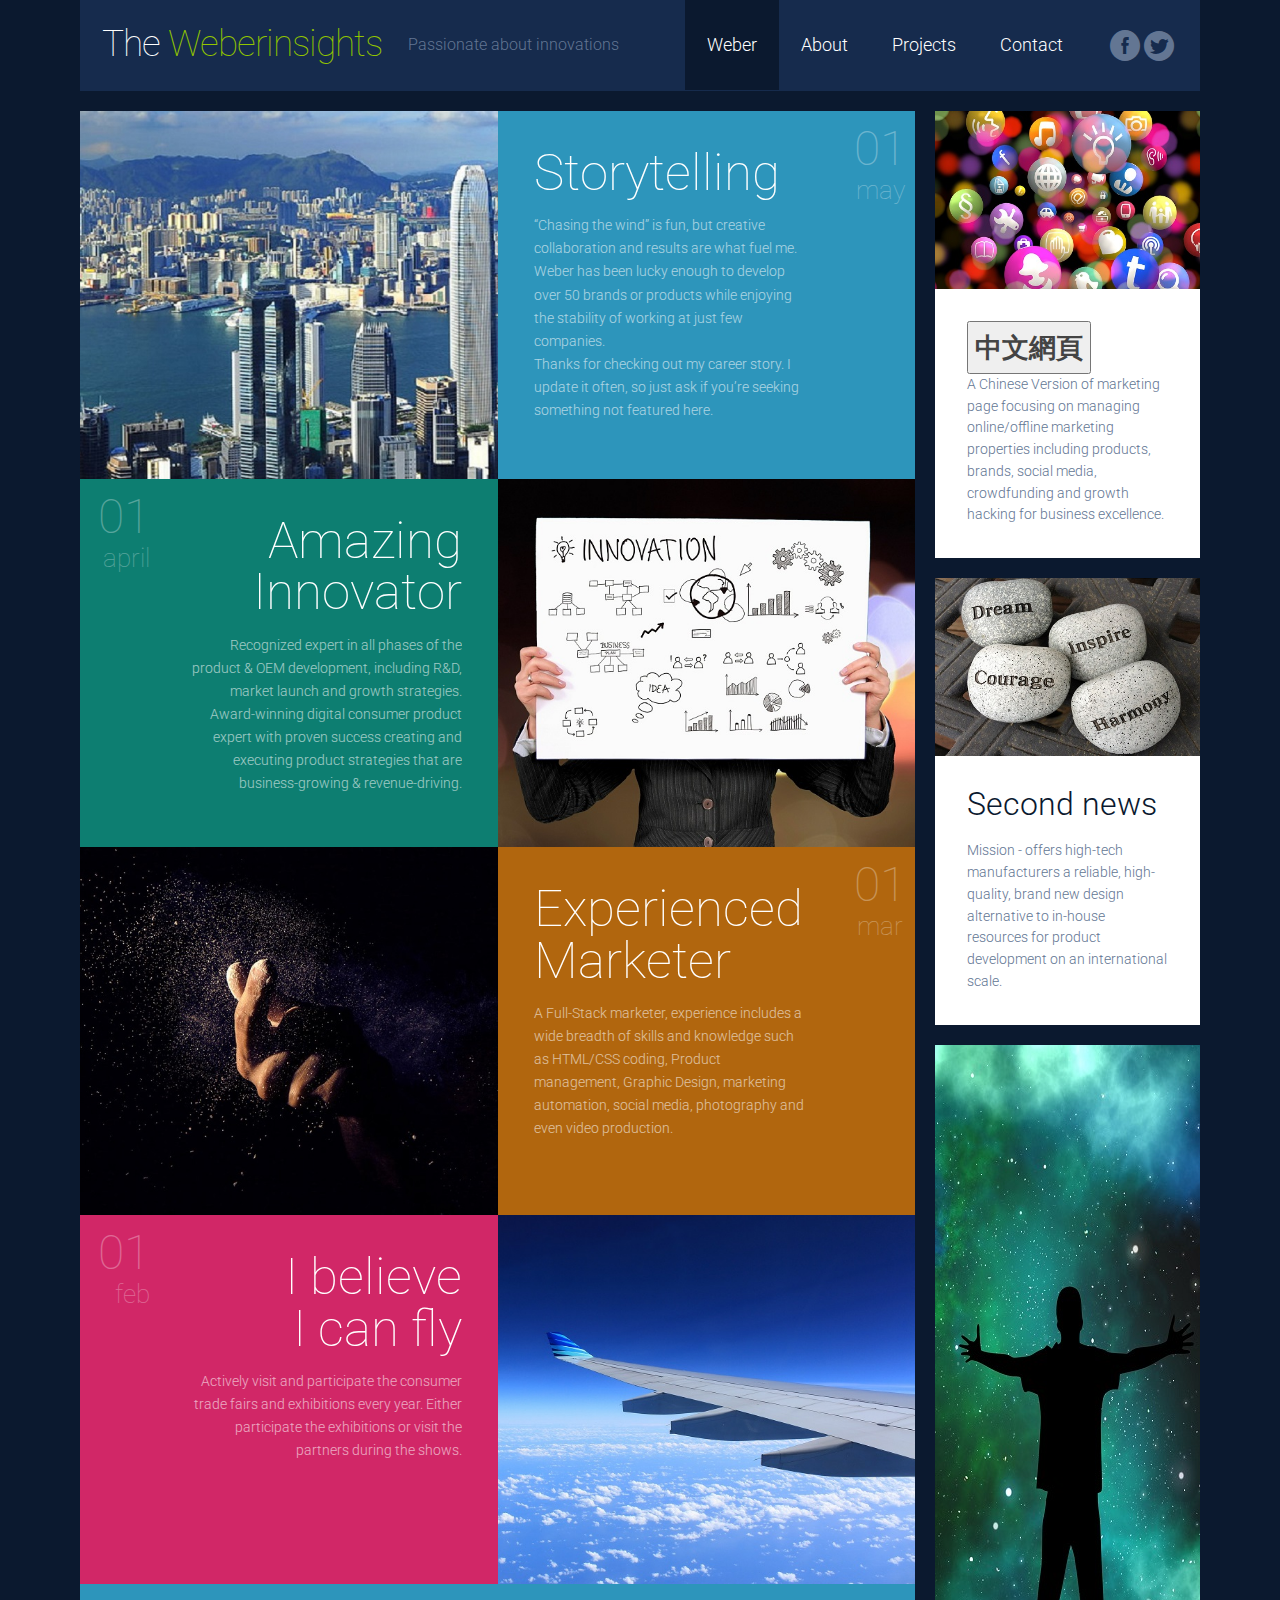
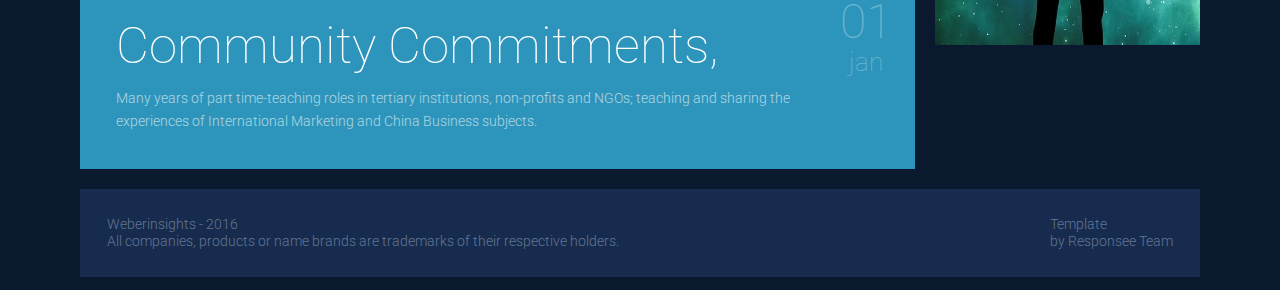
==== commit 750ef29b: "add two folders" ====
--- a/index.html
+++ b/index.html
@@ -44,7 +44,7 @@
                      <li>            
                         <a href="contact.html">Contact</a>            
                      </li>
-                     <div class="social right">	           
+                      <div class="social right">	           
                         <a target="_blank" href="#">
                         <i class="icon-facebook_circle icon2x"></i>
                         </a>          
@@ -188,9 +188,12 @@
                   <!-- NEWS 1 -->           
                   <img src="img/news1.jpg" alt="News 1">          
                   <div class="aside-block margin-bottom">
-                     <h3>First News</h3>
-                     <p>A leading and experience integrated marketing tasks focusing on helping partners in HK, China and the World on managing 
-					 online/offline marketing properties including products, brands, social media, crowdfunding and growth hacking for business excellence.</p>
+                    	<a href="chinese.html">
+                        <button><h2><strong>中文網頁</strong></h2></button>
+                     </a>
+                     <p>A Chinese Version of marketing page focusing on managing 
+					 online/offline marketing properties including products, brands, 
+					 social media, crowdfunding and growth hacking for business excellence.</p>
                   </div>
                   <!-- NEWS 2 -->           
                   <img src="img/news2.jpg" alt="News 2">          
--- a/css/components.css
+++ b/css/components.css
@@ -1,3 +1,9 @@
+/*
+ * Components CSS
+ * http://www.myresponsee.com
+ * Weberinsights - 2016
+ * Construct under the MIT license; not for sale; personal use only.
+*/
 /* Custom forms */
 form.customform input, form.customform select, form.customform textarea, form.customform button {
  font-size:0.9em;
--- a/css/responsee.css
+++ b/css/responsee.css
@@ -1,8 +1,8 @@
 /*
  * Responsee CSS - v2.2 - 2015-03-08
  * http://www.myresponsee.com
- * Copyright 2015, Vision Design - graphic zoo
- * Free to use under the MIT license.
+ * Weberinsights - 2016
+ * Construct under the MIT license; not for sale; personal use only.
 */
 
 * {  
--- a/css/template-style.css
+++ b/css/template-style.css
@@ -1,5 +1,11 @@
+/* Template-style css
+ * Responsee CSS - v2.2 - 2015-03-08
+ * http://www.myresponsee.com
+ * Weberinsights - 2016
+ * Construct under the MIT license; not for sale; personal use only.
+*/
 body {
-	background: none repeat scroll 0 0 #92c500;
+	background: none repeat scroll 0 0 #0b192f;
 	color: #fff;
 	font-family: roboto;
 	font-weight: 300;
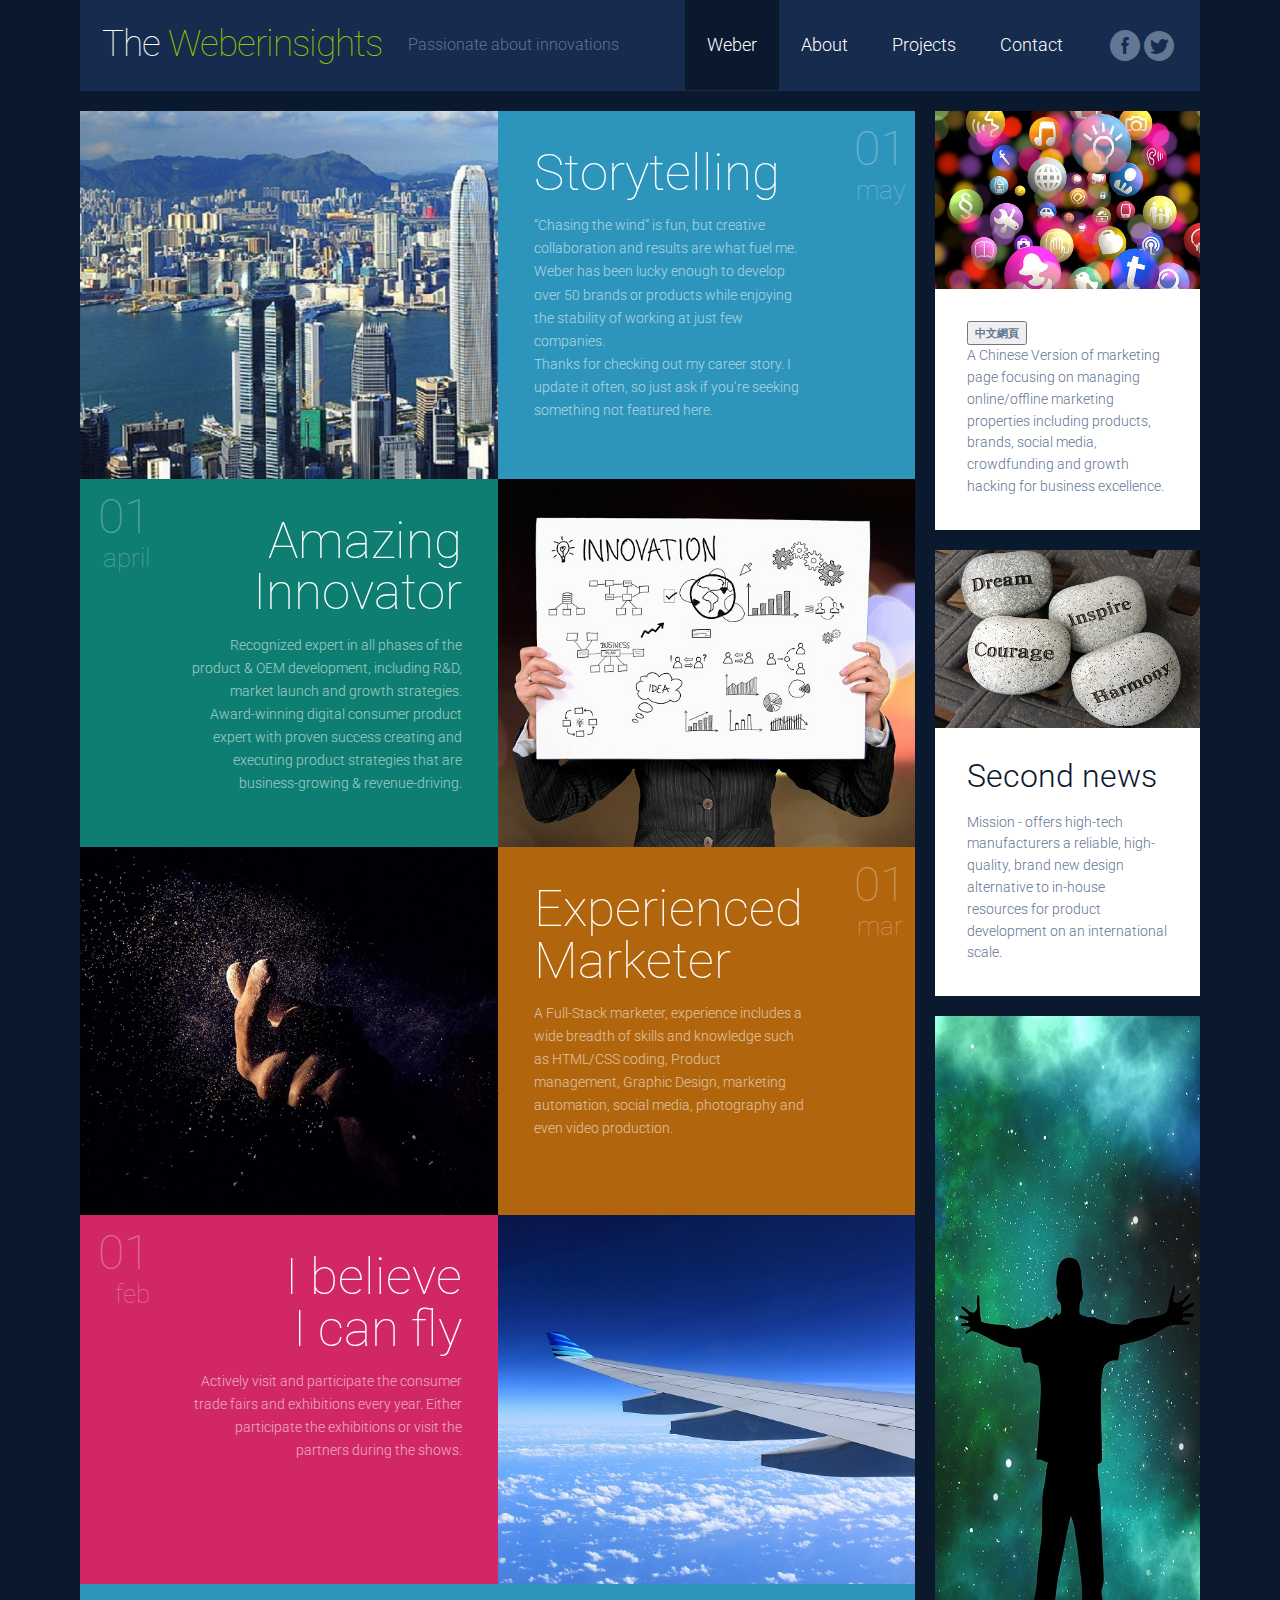
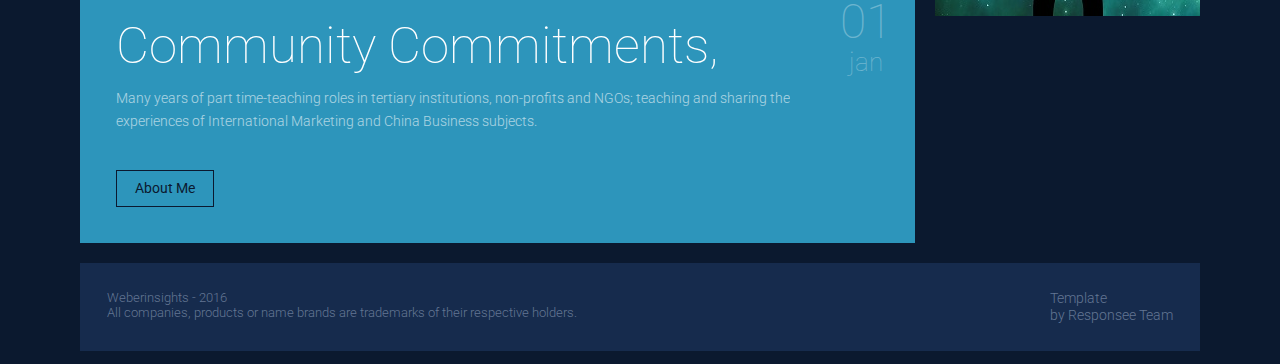
==== commit 6ebc8e33: "modify pages with new navigations" ====
--- a/index.html
+++ b/index.html
@@ -172,6 +172,8 @@
                      </a>
                      <p>Many years of part time-teaching roles in tertiary institutions, non-profits and NGOs; teaching and 
 					 sharing the experiences of International Marketing and China Business subjects.</p>
+					 <br>
+					 <a class="continue-reading" href="about.html">About Me</a>
                   </div>
                   <!-- date -->                 
                   <div class="s-12 l-1 post-date">
@@ -185,11 +187,11 @@
             <!-- SIDEBAR -->             
             <div class="s-12 l-3">
                <aside>
-                  <!-- NEWS 1 -->           
+                  <!-- NEWS 1 - 中文網站連結 -->           
                   <img src="img/news1.jpg" alt="News 1">          
                   <div class="aside-block margin-bottom">
                     	<a href="chinese.html">
-                        <button><h2><strong>中文網頁</strong></h2></button>
+                        <button><p><strong>中文網頁</strong></p></button>
                      </a>
                      <p>A Chinese Version of marketing page focusing on managing 
 					 online/offline marketing properties including products, brands, 
@@ -201,7 +203,8 @@
                      <h3>Second news</h3>
                      <p>Mission - offers high-tech manufacturers a reliable, high-quality, brand new design alternative to in-house resources for product development on an international scale.</p>
                   </div>
-                  <!-- AD REGION -->         
+                  <!-- AD REGION -->  
+				  <a class="AD AREA" href=".">	
                   <div class="advertising margin-bottom">
                      <img src="img/banner.jpg" alt="ad banner">         
                   </div>
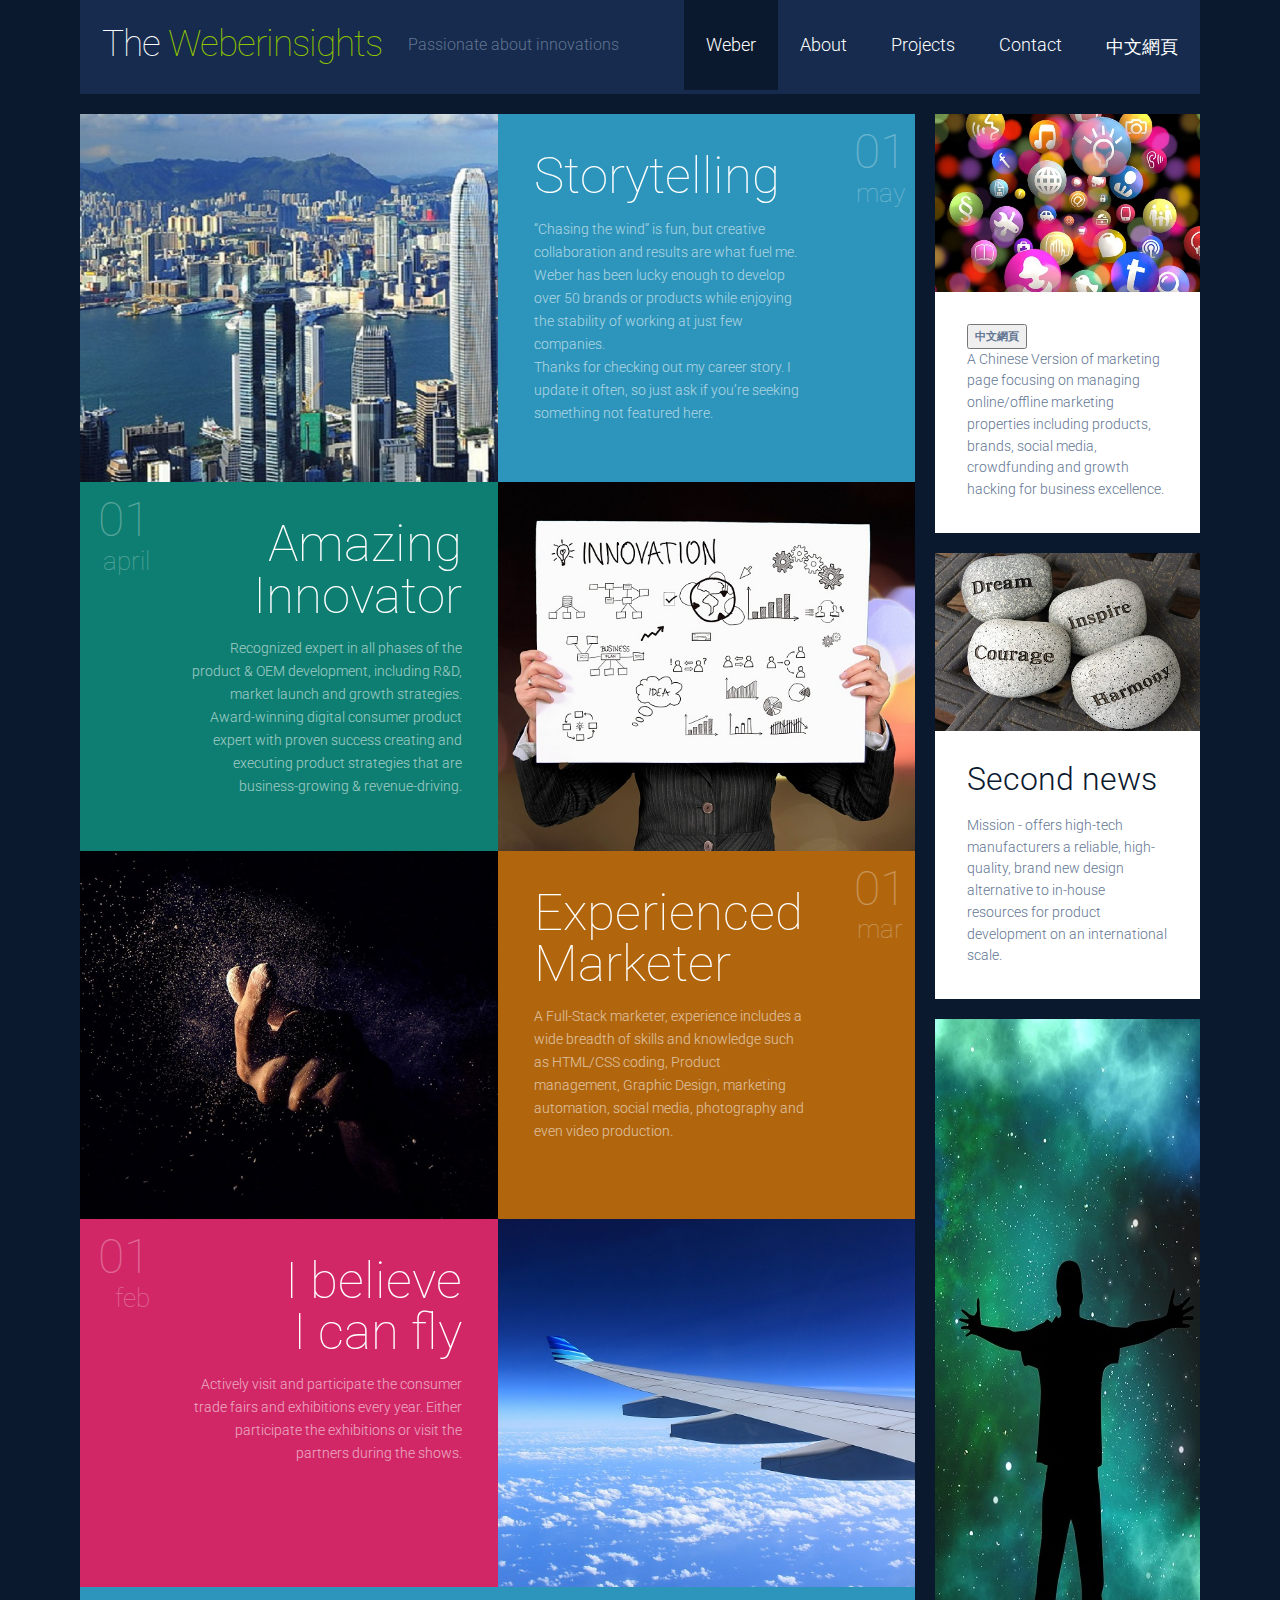
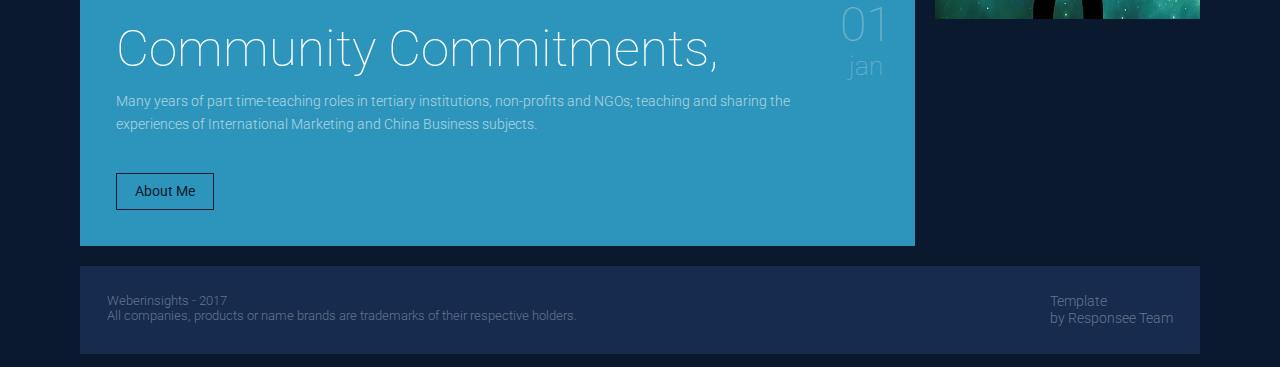
==== commit 15d38999: "2016dec" ====
--- a/index.html
+++ b/index.html
@@ -44,13 +44,10 @@
                      <li>            
                         <a href="contact.html">Contact</a>            
                      </li>
-                      <div class="social right">	           
-                        <a target="_blank" href="#">
-                        <i class="icon-facebook_circle icon2x"></i>
-                        </a>          
-                        <a target="_blank" href="#">
-                        <i class="icon-twitter_circle icon2x"></i>
-                        </a>          
+                     <li>            
+                        <a href="chinese.html">中文網頁</a>            
+                     </li>
+                           
                      </div>
                   </ul>
                </div>
@@ -217,7 +214,7 @@
          <footer>
             <div class="s-12 l-8">
                <p>
-                  Weberinsights - 2016<br>
+                  Weberinsights - 2017<br>
                   All companies, products or name brands are trademarks of their respective holders.
                </p>
             </div>
